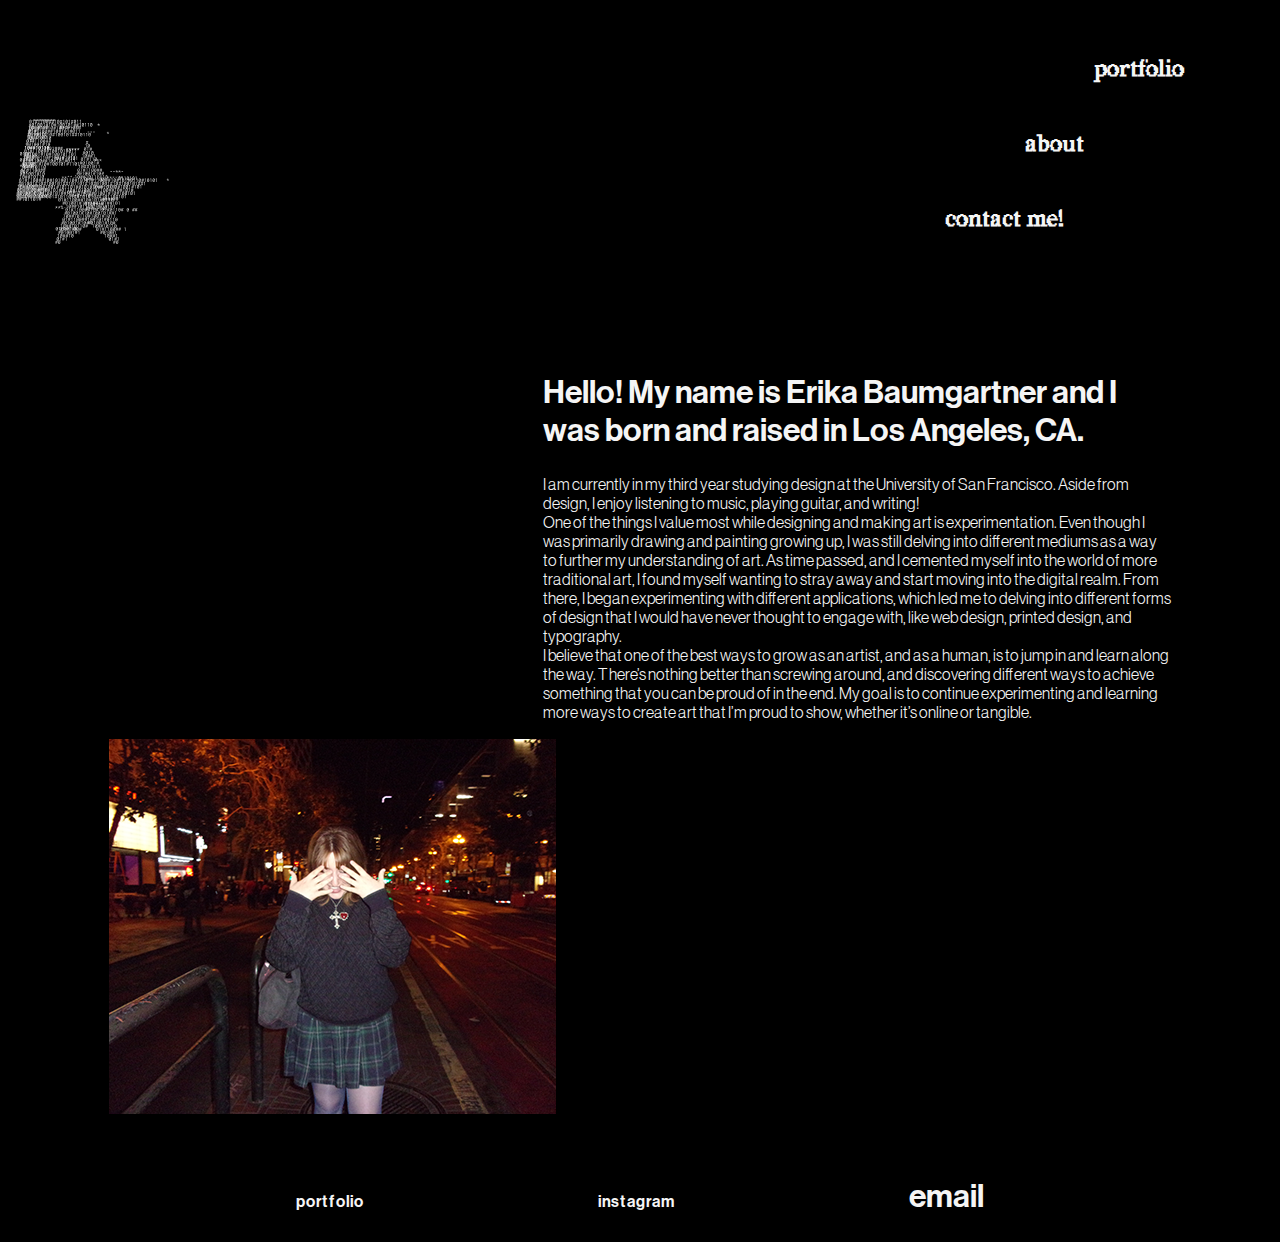
==== about.html @ 9a4421f1 "added code" ====
<!DOCTYPE html>
<!--[if lt IE 7]>      <html class="no-js lt-ie9 lt-ie8 lt-ie7"> <![endif]-->
<!--[if IE 7]>         <html class="no-js lt-ie9 lt-ie8"> <![endif]-->
<!--[if IE 8]>         <html class="no-js lt-ie9"> <![endif]-->
<!--[if gt IE 8]>      <html class="no-js"> <!--<![endif]-->
<html>
    <head>
        <meta charset="utf-8">
        <meta http-equiv="X-UA-Compatible" content="IE=edge">
        <title>Erika B bio</title>
        <meta name="description" content="">
        <meta name="viewport" content="width=device-width, initial-scale=1">
        <link rel="stylesheet" href="css/style.css">
    </head>
    <body>
        <!--[if lt IE 7]>
            <p class="browsehappy">You are using an <strong>outdated</strong> browser. Please <a href="#">upgrade your browser</a> to improve your experience.</p>
        <![endif]-->
        <header>
            <!-- <img src="link to logo" alt = "erika b logo">-->
            <nav>
                <!-- a href="link" <h1> portfolio </h1> index.html
                <a href ="link" <h2> about </h2>
                <a href = "link" <h3> contact <h3> -->

            </nav>
        </header>
        <main>
            <!DOCTYPE html>
            <!--[if lt IE 7]>      <html class="no-js lt-ie9 lt-ie8 lt-ie7"> <![endif]-->
            <!--[if IE 7]>         <html class="no-js lt-ie9 lt-ie8"> <![endif]-->
            <!--[if IE 8]>         <html class="no-js lt-ie9"> <![endif]-->
            <!--[if gt IE 8]>      <html class="no-js"> <!--<![endif]-->
            <html>
                <head>
                    <meta charset="utf-8">
                    <meta http-equiv="X-UA-Compatible" content="IE=edge">
                    <title>Erika B bio</title>
                    <meta name="description" content="">
                    <meta name="viewport" content="width=device-width, initial-scale=1">
                    <link rel="stylesheet" href="css/style.css">
                </head>
                <body>
                    <!--[if lt IE 7]>
                        <p class="browsehappy">You are using an <strong>outdated</strong> browser. Please <a href="#">upgrade your browser</a> to improve your experience.</p>
                    <![endif]-->
                    <header>
                        <img src="img/logotest__ copy 1.svg" alt = "erika b logo">
                        <nav>
                            <a href="index.html" id="portfolio"> 
                                <h3 > portfolio </h3> 
                            </a>
                            <a href ="about.html" id="about"> 
                                <h3 > about </h3> 
                            </a>
                            <a href = "contact.html" id="contact"> 
                                <h3> contact me! <h3> 
                            </a>
                        </nav>
                    </header>
                    <main>
                    <section>
                    <div id="aboutdescription">
                        <h2>
                            Hello! My name is Erika Baumgartner and I was born and raised in Los Angeles, CA. 
                        </h2>
                        <p> 
                            I am currently in my third year studying design at the University of San Francisco. Aside from design, I enjoy listening to music, playing guitar, and writing!
                            <br>
                            One of the things I value most while designing and making art is experimentation. Even though I was primarily drawing and painting growing up, I was still delving into different mediums as a way to further my understanding of art. As time passed, and I cemented myself into the world of more traditional art, I found myself wanting to stray away and start moving into the digital realm. From there, I began experimenting with different applications, which led me to delving into different forms of design that I would have never thought to engage with, like web design, printed design, and typography.
                            <br>
                            I believe that one of the best ways to grow as an artist, and as a human, is to jump in and learn along the way. There’s nothing better than screwing around, and discovering different ways to achieve something that you can be proud of in the end. My goal is to continue experimenting and learning more ways to create art that I’m proud to show, whether it’s online or tangible.   
                        </p>
                        </div>
                        <div id="aboutmeimg">
                        <img src="img/croppedmoi.png">
                        </div>
                        </section>
                    </main>
                    <footer>
                        <!-- <a href= "instagram.com"> target ="_blank"-->
                          <h2>
                               <a href= "index.html"> portfolio </a>
                          </h2>
                          <h2>
                               <a href= "https://www.instagram.com/elemayyoh_/" target= "_blank"> instagram </a>
                         </h2>
                          <h2>
                               email
                         </h2>
                    </footer> 
     </body>
</html>
---- css/style.css ----
/*  rem mode in figma!!!!
relative measurement -- 1REM is 16 px
so if a font is 16px here, and i wanted a font to be 2rem, itll be 32pt font */
@font-face {
    font-family: 'Neue Haas Light';
    src: url('font/NeueHaasDisplayLight.ttf');
}
@font-face {
    font-family: 'Neue Haas Medium';
    src: url('font/NeueHaasDisplayMediu.ttf');
}
@font-face {
    font-family: 'Redaction50';
    src: url('font/Redaction50-8Mg4n.otf');
}

html {
    font-size: 16px; 
}

body {
    max-width: 93.3125rem; 
    margin: auto; 
    background-color: black;
    color: whitesmoke;
    font-family: 'Neue Haas Light';
    /* max-width: whatever the REM is on dev mode in figma;
    background-color: use hex code from figma;
    font-family: idk figure out link;
    color: hex code for paragraph text;
    line-height: 1.5;
    margin: 5rem auto (auto is for center); */
}

header {
     color: whitesmoke;
     font-size: 15pt; 
    font-family: 'Redaction50';  
    display: flex; 
    justify-content: space-between;
    align-items: center;
    
    margin: 1rem;
   
}

h1 {
    color: whitesmoke;
    font-family: 'Redaction50';
    font-size: 3.5rem;
    font-weight: 400;
}

h2 {
    color: whitesmoke;
    font-family: 'Neue Haas Medium';
    font-size: 2rem;
    font-weight: 600;
}

/*
a{
   
    color: ;
    text-decoration: none;
    margin: 0 0 0 2rem; 
}

/* -----------------
a h1:hover {
     change color: ;
    or do whatever you want 
} 


a h1:visited {
    
}
----------------------
*/

nav {
     color: whitesmoke;
     font-style: 'Redaction50';
    display: flex;
    flex-direction: column;
    justify-content: space-between;

}

nav a {
    color: whitesmoke;
    margin: 0 0 0 2rem; 
}

nav a:hover {
    color: hotpink;
}

a {
  text-decoration: none;  
  color: whitesmoke;
}

section {
    display: grid; 
    grid-template-columns: repeat(12, 1fr);
    grid-column-gap: 1.5rem;
    grid-auto-flow: dense;
    margin-bottom: 2em;
}

main {

}

footer {
    width: 43rem;
    font-size: 1rem;
    margin: auto;
    display: flex;
    align-items: center;
    justify-content: space-between;
    
}

footer a {
    font-size: 1rem;
    font-style: 'Redaction50';
}

/* --------------index.html---------------- */


#grid2 {
    display: grid; 
    grid-column: repeat (12, 1fr); 
    grid-row: 50% 50%; 
    grid-auto-flow: dense;
    margin-bottom: 2em;
}

#portfolio {
    text-align: right;
    padding-right: 4em;
}

#about {
    text-align: center;
    padding-right: 5em;
}

#contact {
    text-align: left;
    padding-right: 10em;
}


#byline {
    max-width: 54rem;
    margin: 2em;
    text-align: center;
    margin-bottom: 4em;
    font-size: 2rem;
    display: grid; 
    grid-column: 3/11;
}

#MOLdescription {
    grid-column: 2/7;
}

#MOLimg {
    grid-column: 8/12; 
}

#typdescription {
    grid-column: 7/12;
    margin-bottom: 3em;
}

#typimgline {
    grid-column: 3/5;
}

#typimgdiagonal {
    
}

#logoprojectdescription {
    grid-column: 2/7;
    margin-bottom: 6em;
}

#logoprojectimg {
    grid-column: 8/12;
    margin-bottom: 6em;
}

#contrastdescription {
    grid-area: 1/7/3/12;
    margin-bottom: 10em;
}

#contrastimg1 {
    grid-column: 2/4;
    margin-left: 1em;
    margin-bottom: 1em;
  /*  margin: 1 0 0 1; */
}
 #contrastimg2 {
    grid-column: 4/6;
    margin-left: 2em;
    margin-bottom: 1em;
   /*  margin: 1 0 0 0; */
 }

 #contrastimg3 {
    grid-column:1/3;
    margin-right: 2em;
    margin-left: 6em;
    margin-bottom: 8em;

 }

 #contrastimg4 {
    grid-column: 4/6;
    margin-left: 2em;
    margin-bottom: 8em;
 }

 #olivedescription {
    grid-column: 2/6;
    margin-bottom: 8em;
 }

 #oliveimg1 {
    grid-column: 6/9;
    margin-bottom: 8em;
 }

 #oliveimg2 {
    grid-column: 9/12;
    margin-bottom: 8em;
 }

 /* -------------about.html----------------- */
 /* ask about overlapping content in for the section */

 #aboutmeimg {
    grid-column: 2/8;
 }

 #aboutdescription {
    grid-column: 6/12;
 }

 /* ---------------contact.html---------------- */


 /* -------------zine.html----------------*/
 /* ask about order of images and why they're doing THAT */

 #MOLdescriptionmain {
    grid-column: 2/8;
 }

 #zinecoverpg {
    grid-column: 8/12;
 }

 #zinepg1 {
    grid-column: 2/8;
 }

 #zinepg3 {
    grid-column:6/12;
 }

 #zinepg5 {
    grid-column: 2/8;
 }

 #zinepg7 {
    grid-column: 6/12;
 }

 #zinepg9 {
    grid-column: 2/8;
 }

 #zinepg11 {
    grid-column: 6/12;
 }

 #zinepg13 {
    grid-column: 2/8;
 }

 #zinebackpg {
    grid-column: 8/12;
 }

 /* -------------typ.html-----------------*/
 /* ASK FOR HELP AGAIN ROFL */

 #typdescriptionmain {
    grid-column: 2/7;
    margin-bottom: -10em;
    margin-top: -4em;
 }

 #typimage01 {
    grid-column: 6/12;
    margin-left: 50em;
 }

 #typimage02 {
    grid-column: 6/12;
    margin-left: 10em;
    margin-top: -20em;
 }

 /*-------------mclogo.html--------------*/
/* ask again... */

 #logoprojectdescriptionmain {
    grid-column: 3/9;
 }

 #mclogoimg01 {
    grid-column: 4/10;
 }

/* -------------contrast.html-----------*/

#contrastdescriptionmain {
    grid-column: 2/8;
}

#contrastdrawing01 {
    grid-column: 7/13;
}

#contrastdrawing02 {
    grid-column: 2/7;
}

#contrastdrawing03 {
    grid-column: 7/13;
}

#contrastdrawing04 {
    grid-column: 2/7;
}

/*----------------olive.html----------------*/
#olivedescriptionmain {
    grid-column:2/7;
}

#oliveimg01 {
    grid-column:8/12;
}

#oliveimg02 {
    grid-column:2/7;
}

/*--------------------------------------------*/
/*
HELP FOR FONT
HELP FOR IMAGE PLACEMENT
HELP FOR FOOTER 

*/

/*.selected {
    /* color??
}
*/


/* if you want rules to apply for multiple
h1
nav
footer {
    .....
    */
---- css/style.css ----
/*  rem mode in figma!!!!
relative measurement -- 1REM is 16 px
so if a font is 16px here, and i wanted a font to be 2rem, itll be 32pt font */
@font-face {
    font-family: 'Neue Haas Light';
    src: url('font/NeueHaasDisplayLight.ttf');
}
@font-face {
    font-family: 'Neue Haas Medium';
    src: url('font/NeueHaasDisplayMediu.ttf');
}
@font-face {
    font-family: 'Redaction50';
    src: url('font/Redaction50-8Mg4n.otf');
}

html {
    font-size: 16px; 
}

body {
    max-width: 93.3125rem; 
    margin: auto; 
    background-color: black;
    color: whitesmoke;
    font-family: 'Neue Haas Light';
    /* max-width: whatever the REM is on dev mode in figma;
    background-color: use hex code from figma;
    font-family: idk figure out link;
    color: hex code for paragraph text;
    line-height: 1.5;
    margin: 5rem auto (auto is for center); */
}

header {
     color: whitesmoke;
     font-size: 15pt; 
    font-family: 'Redaction50';  
    display: flex; 
    justify-content: space-between;
    align-items: center;
    
    margin: 1rem;
   
}

h1 {
    color: whitesmoke;
    font-family: 'Redaction50';
    font-size: 3.5rem;
    font-weight: 400;
}

h2 {
    color: whitesmoke;
    font-family: 'Neue Haas Medium';
    font-size: 2rem;
    font-weight: 600;
}

/*
a{
   
    color: ;
    text-decoration: none;
    margin: 0 0 0 2rem; 
}

/* -----------------
a h1:hover {
     change color: ;
    or do whatever you want 
} 


a h1:visited {
    
}
----------------------
*/

nav {
     color: whitesmoke;
     font-style: 'Redaction50';
    display: flex;
    flex-direction: column;
    justify-content: space-between;

}

nav a {
    color: whitesmoke;
    margin: 0 0 0 2rem; 
}

nav a:hover {
    color: hotpink;
}

a {
  text-decoration: none;  
  color: whitesmoke;
}

section {
    display: grid; 
    grid-template-columns: repeat(12, 1fr);
    grid-column-gap: 1.5rem;
    grid-auto-flow: dense;
    margin-bottom: 2em;
}

main {

}

footer {
    width: 43rem;
    font-size: 1rem;
    margin: auto;
    display: flex;
    align-items: center;
    justify-content: space-between;
    
}

footer a {
    font-size: 1rem;
    font-style: 'Redaction50';
}

/* --------------index.html---------------- */


#grid2 {
    display: grid; 
    grid-column: repeat (12, 1fr); 
    grid-row: 50% 50%; 
    grid-auto-flow: dense;
    margin-bottom: 2em;
}

#portfolio {
    text-align: right;
    padding-right: 4em;
}

#about {
    text-align: center;
    padding-right: 5em;
}

#contact {
    text-align: left;
    padding-right: 10em;
}


#byline {
    max-width: 54rem;
    margin: 2em;
    text-align: center;
    margin-bottom: 4em;
    font-size: 2rem;
    display: grid; 
    grid-column: 3/11;
}

#MOLdescription {
    grid-column: 2/7;
}

#MOLimg {
    grid-column: 8/12; 
}

#typdescription {
    grid-column: 7/12;
    margin-bottom: 3em;
}

#typimgline {
    grid-column: 3/5;
}

#typimgdiagonal {
    
}

#logoprojectdescription {
    grid-column: 2/7;
    margin-bottom: 6em;
}

#logoprojectimg {
    grid-column: 8/12;
    margin-bottom: 6em;
}

#contrastdescription {
    grid-area: 1/7/3/12;
    margin-bottom: 10em;
}

#contrastimg1 {
    grid-column: 2/4;
    margin-left: 1em;
    margin-bottom: 1em;
  /*  margin: 1 0 0 1; */
}
 #contrastimg2 {
    grid-column: 4/6;
    margin-left: 2em;
    margin-bottom: 1em;
   /*  margin: 1 0 0 0; */
 }

 #contrastimg3 {
    grid-column:1/3;
    margin-right: 2em;
    margin-left: 6em;
    margin-bottom: 8em;

 }

 #contrastimg4 {
    grid-column: 4/6;
    margin-left: 2em;
    margin-bottom: 8em;
 }

 #olivedescription {
    grid-column: 2/6;
    margin-bottom: 8em;
 }

 #oliveimg1 {
    grid-column: 6/9;
    margin-bottom: 8em;
 }

 #oliveimg2 {
    grid-column: 9/12;
    margin-bottom: 8em;
 }

 /* -------------about.html----------------- */
 /* ask about overlapping content in for the section */

 #aboutmeimg {
    grid-column: 2/8;
 }

 #aboutdescription {
    grid-column: 6/12;
 }

 /* ---------------contact.html---------------- */


 /* -------------zine.html----------------*/
 /* ask about order of images and why they're doing THAT */

 #MOLdescriptionmain {
    grid-column: 2/8;
 }

 #zinecoverpg {
    grid-column: 8/12;
 }

 #zinepg1 {
    grid-column: 2/8;
 }

 #zinepg3 {
    grid-column:6/12;
 }

 #zinepg5 {
    grid-column: 2/8;
 }

 #zinepg7 {
    grid-column: 6/12;
 }

 #zinepg9 {
    grid-column: 2/8;
 }

 #zinepg11 {
    grid-column: 6/12;
 }

 #zinepg13 {
    grid-column: 2/8;
 }

 #zinebackpg {
    grid-column: 8/12;
 }

 /* -------------typ.html-----------------*/
 /* ASK FOR HELP AGAIN ROFL */

 #typdescriptionmain {
    grid-column: 2/7;
    margin-bottom: -10em;
    margin-top: -4em;
 }

 #typimage01 {
    grid-column: 6/12;
    margin-left: 50em;
 }

 #typimage02 {
    grid-column: 6/12;
    margin-left: 10em;
    margin-top: -20em;
 }

 /*-------------mclogo.html--------------*/
/* ask again... */

 #logoprojectdescriptionmain {
    grid-column: 3/9;
 }

 #mclogoimg01 {
    grid-column: 4/10;
 }

/* -------------contrast.html-----------*/

#contrastdescriptionmain {
    grid-column: 2/8;
}

#contrastdrawing01 {
    grid-column: 7/13;
}

#contrastdrawing02 {
    grid-column: 2/7;
}

#contrastdrawing03 {
    grid-column: 7/13;
}

#contrastdrawing04 {
    grid-column: 2/7;
}

/*----------------olive.html----------------*/
#olivedescriptionmain {
    grid-column:2/7;
}

#oliveimg01 {
    grid-column:8/12;
}

#oliveimg02 {
    grid-column:2/7;
}

/*--------------------------------------------*/
/*
HELP FOR FONT
HELP FOR IMAGE PLACEMENT
HELP FOR FOOTER 

*/

/*.selected {
    /* color??
}
*/


/* if you want rules to apply for multiple
h1
nav
footer {
    .....
    */
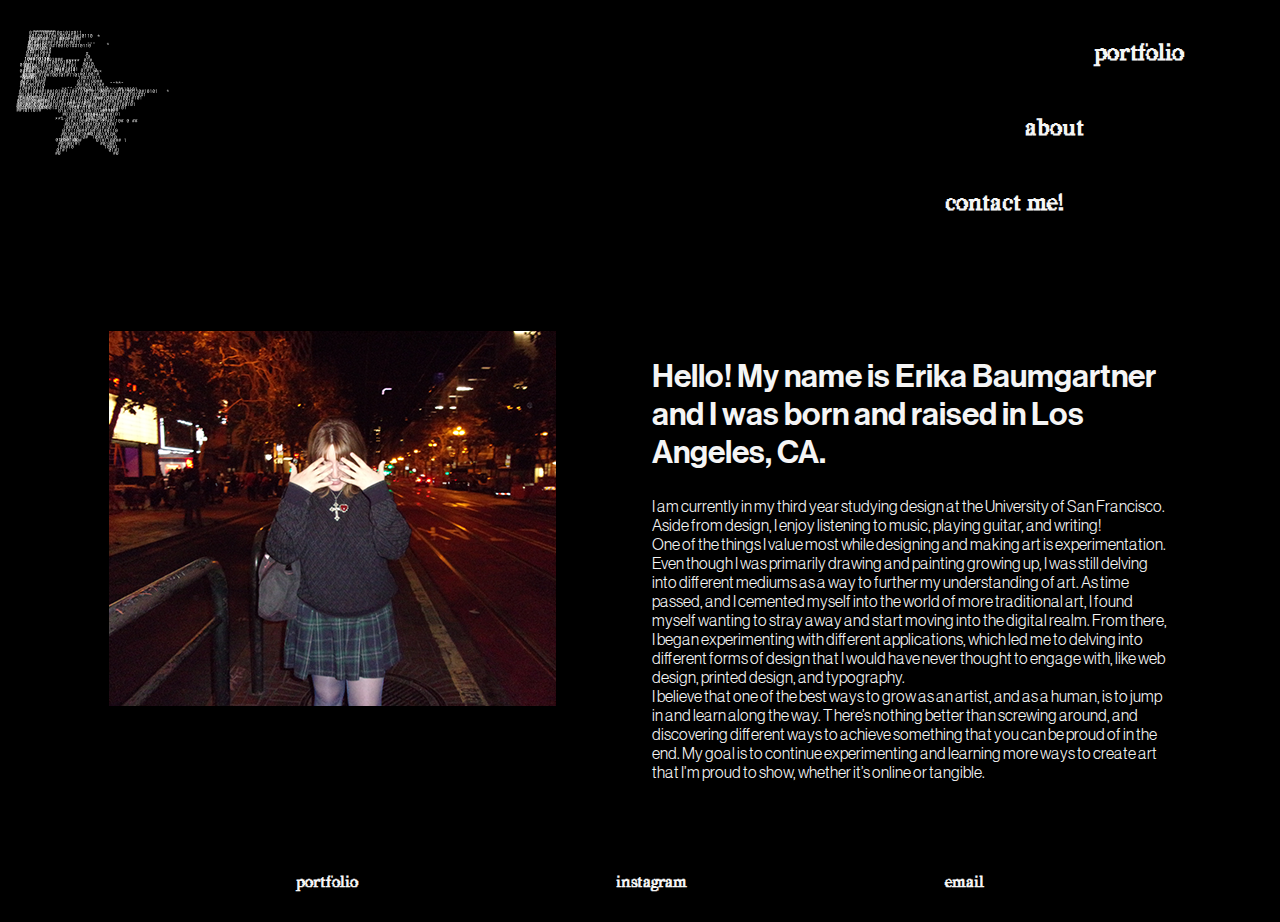
==== commit cf4dce44: "new things" ====
--- a/about.html
+++ b/about.html
@@ -16,15 +16,7 @@
         <!--[if lt IE 7]>
             <p class="browsehappy">You are using an <strong>outdated</strong> browser. Please <a href="#">upgrade your browser</a> to improve your experience.</p>
         <![endif]-->
-        <header>
-            <!-- <img src="link to logo" alt = "erika b logo">-->
-            <nav>
-                <!-- a href="link" <h1> portfolio </h1> index.html
-                <a href ="link" <h2> about </h2>
-                <a href = "link" <h3> contact <h3> -->
-
-            </nav>
-        </header>
+        
         <main>
             <!DOCTYPE html>
             <!--[if lt IE 7]>      <html class="no-js lt-ie9 lt-ie8 lt-ie7"> <![endif]-->
@@ -45,7 +37,10 @@
                         <p class="browsehappy">You are using an <strong>outdated</strong> browser. Please <a href="#">upgrade your browser</a> to improve your experience.</p>
                     <![endif]-->
                     <header>
-                        <img src="img/logotest__ copy 1.svg" alt = "erika b logo">
+                        <div id="logoimage">
+                         <a href="index.html">
+                         <img src="img/logotest__ copy 1.svg" alt = "erika b logo"> </a>
+                         </div>
                         <nav>
                             <a href="index.html" id="portfolio"> 
                                 <h3 > portfolio </h3> 
@@ -86,7 +81,7 @@
                                <a href= "https://www.instagram.com/elemayyoh_/" target= "_blank"> instagram </a>
                          </h2>
                           <h2>
-                               email
+                               <a href="contact.html"> email </a>
                          </h2>
                     </footer> 
      </body>
--- a/css/style.css
+++ b/css/style.css
@@ -94,7 +94,7 @@
 }
 
 nav a:hover {
-    color: hotpink;
+    color: #6f2da8;
 }
 
 a {
@@ -117,6 +117,7 @@
 footer {
     width: 43rem;
     font-size: 1rem;
+    font-style:'Redaction50';
     margin: auto;
     display: flex;
     align-items: center;
@@ -126,7 +127,22 @@
 
 footer a {
     font-size: 1rem;
-    font-style: 'Redaction50';
+    font-family:'Redaction50';
+}
+
+footer a:hover {
+    color:#6f2da8;
+}
+
+h1:hover {
+    color: #6f2da8;
+
+}
+
+/*-------------logo.html------------*/
+
+#logohtmllink a:hover {
+    color:#6f2da8;
 }
 
 /* --------------index.html---------------- */
@@ -140,6 +156,10 @@
     margin-bottom: 2em;
 }
 
+#logoimage {
+    margin-top: -7em;
+}
+
 #portfolio {
     text-align: right;
     padding-right: 4em;
@@ -160,7 +180,8 @@
     max-width: 54rem;
     margin: 2em;
     text-align: center;
-    margin-bottom: 4em;
+    margin-top: -1em;
+    margin-bottom: 2.5em;
     font-size: 2rem;
     display: grid; 
     grid-column: 3/11;
@@ -172,19 +193,32 @@
 
 #MOLimg {
     grid-column: 8/12; 
+    -webkit-filter:grayscale(100%);
+    filter:grayscale(100%);
+    -webkit-transition: .3s ease-in-out;
+	transition: .3s ease-in-out;
+}
+
+#MOLimg:hover {
+    -webkit-filter: grayscale(0);
+	filter: grayscale(0);
 }
 
 #typdescription {
     grid-column: 7/12;
     margin-bottom: 3em;
+    margin-left: -5em;
 }
 
 #typimgline {
     grid-column: 3/5;
+    margin-right: 7em;
+    margin-left: -3em;
 }
 
 #typimgdiagonal {
-    
+    margin-left: 4em;
+
 }
 
 #logoprojectdescription {
@@ -195,6 +229,7 @@
 #logoprojectimg {
     grid-column: 8/12;
     margin-bottom: 6em;
+    margin-top: 3em;
 }
 
 #contrastdescription {
@@ -206,13 +241,31 @@
     grid-column: 2/4;
     margin-left: 1em;
     margin-bottom: 1em;
+    -webkit-filter:grayscale(100%);
+    filter:grayscale(100%);
+    -webkit-transition: .3s ease-in-out;
+	transition: .3s ease-in-out;
   /*  margin: 1 0 0 1; */
 }
+#contrastimg1:hover {
+    -webkit-filter: grayscale(0);
+	filter: grayscale(0);
+}
+
  #contrastimg2 {
     grid-column: 4/6;
     margin-left: 2em;
     margin-bottom: 1em;
+    -webkit-filter:grayscale(100%);
+    filter:grayscale(100%);
+    -webkit-transition: .3s ease-in-out;
+	transition: .3s ease-in-out;
    /*  margin: 1 0 0 0; */
+ }
+
+ #contrastimg2:hover {
+    -webkit-filter: grayscale(0);
+	filter: grayscale(0);
  }
 
  #contrastimg3 {
@@ -220,13 +273,30 @@
     margin-right: 2em;
     margin-left: 6em;
     margin-bottom: 8em;
-
+    -webkit-filter:grayscale(100%);
+    filter:grayscale(100%);
+    -webkit-transition: .3s ease-in-out;
+	transition: .3s ease-in-out;
+ }
+
+ #contrastimg3:hover {
+    -webkit-filter: grayscale(0);
+	filter: grayscale(0);
  }
 
  #contrastimg4 {
     grid-column: 4/6;
     margin-left: 2em;
     margin-bottom: 8em;
+    -webkit-filter:grayscale(100%);
+    filter:grayscale(100%);
+    -webkit-transition: .3s ease-in-out;
+	transition: .3s ease-in-out;
+ }
+
+ #contrastimg4:hover {
+    -webkit-filter: grayscale(0);
+	filter: grayscale(0);
  }
 
  #olivedescription {
@@ -237,26 +307,48 @@
  #oliveimg1 {
     grid-column: 6/9;
     margin-bottom: 8em;
+    -webkit-filter:grayscale(100%);
+    filter:grayscale(100%);
+    -webkit-transition: .3s ease-in-out;
+	transition: .3s ease-in-out;
+ }
+
+ #oliveimg1:hover {
+    -webkit-filter: grayscale(0);
+	filter: grayscale(0);
  }
 
  #oliveimg2 {
     grid-column: 9/12;
     margin-bottom: 8em;
+    -webkit-filter:grayscale(100%);
+    filter:grayscale(100%);
+    -webkit-transition: .3s ease-in-out;
+	transition: .3s ease-in-out;
+ }
+
+ #oliveimg2:hover {
+    -webkit-filter: grayscale(0);
+	filter: grayscale(0);
  }
 
  /* -------------about.html----------------- */
  /* ask about overlapping content in for the section */
 
  #aboutmeimg {
-    grid-column: 2/8;
+    grid-column: 2/6;
  }
 
  #aboutdescription {
-    grid-column: 6/12;
- }
-
- /* ---------------contact.html---------------- */
-
+    grid-column: 7/12;
+ }
+
+
+ /* ---------------logo.html---------------- */
+
+#biglogoimage {
+    align-items: center;
+}
 
  /* -------------zine.html----------------*/
  /* ask about order of images and why they're doing THAT */
@@ -367,7 +459,34 @@
     grid-column:2/7;
 }
 
-/*--------------------------------------------*/
+/*-------------contact--------------*/
+#email {
+    align-items: center;
+    margin-bottom: 3em;
+}
+
+input, textarea {
+    width: 85%;
+    background-color: black;
+    border: 2px dotted whitesmoke;
+    color: whitesmoke;
+    font-size: 20px;
+    padding: 8px 16px 8px 16px;
+}
+
+label {
+    display: block;
+    margin: 16px 0px 16px 20px;
+}
+
+#emillabel {
+    margin-left: 45px;
+    width: 98.5%;
+}
+
+textarea {
+    height: 200px;
+}
 /*
 HELP FOR FONT
 HELP FOR IMAGE PLACEMENT
--- a/css/style.css
+++ b/css/style.css
@@ -94,7 +94,7 @@
 }
 
 nav a:hover {
-    color: hotpink;
+    color: #6f2da8;
 }
 
 a {
@@ -117,6 +117,7 @@
 footer {
     width: 43rem;
     font-size: 1rem;
+    font-style:'Redaction50';
     margin: auto;
     display: flex;
     align-items: center;
@@ -126,7 +127,22 @@
 
 footer a {
     font-size: 1rem;
-    font-style: 'Redaction50';
+    font-family:'Redaction50';
+}
+
+footer a:hover {
+    color:#6f2da8;
+}
+
+h1:hover {
+    color: #6f2da8;
+
+}
+
+/*-------------logo.html------------*/
+
+#logohtmllink a:hover {
+    color:#6f2da8;
 }
 
 /* --------------index.html---------------- */
@@ -140,6 +156,10 @@
     margin-bottom: 2em;
 }
 
+#logoimage {
+    margin-top: -7em;
+}
+
 #portfolio {
     text-align: right;
     padding-right: 4em;
@@ -160,7 +180,8 @@
     max-width: 54rem;
     margin: 2em;
     text-align: center;
-    margin-bottom: 4em;
+    margin-top: -1em;
+    margin-bottom: 2.5em;
     font-size: 2rem;
     display: grid; 
     grid-column: 3/11;
@@ -172,19 +193,32 @@
 
 #MOLimg {
     grid-column: 8/12; 
+    -webkit-filter:grayscale(100%);
+    filter:grayscale(100%);
+    -webkit-transition: .3s ease-in-out;
+	transition: .3s ease-in-out;
+}
+
+#MOLimg:hover {
+    -webkit-filter: grayscale(0);
+	filter: grayscale(0);
 }
 
 #typdescription {
     grid-column: 7/12;
     margin-bottom: 3em;
+    margin-left: -5em;
 }
 
 #typimgline {
     grid-column: 3/5;
+    margin-right: 7em;
+    margin-left: -3em;
 }
 
 #typimgdiagonal {
-    
+    margin-left: 4em;
+
 }
 
 #logoprojectdescription {
@@ -195,6 +229,7 @@
 #logoprojectimg {
     grid-column: 8/12;
     margin-bottom: 6em;
+    margin-top: 3em;
 }
 
 #contrastdescription {
@@ -206,13 +241,31 @@
     grid-column: 2/4;
     margin-left: 1em;
     margin-bottom: 1em;
+    -webkit-filter:grayscale(100%);
+    filter:grayscale(100%);
+    -webkit-transition: .3s ease-in-out;
+	transition: .3s ease-in-out;
   /*  margin: 1 0 0 1; */
 }
+#contrastimg1:hover {
+    -webkit-filter: grayscale(0);
+	filter: grayscale(0);
+}
+
  #contrastimg2 {
     grid-column: 4/6;
     margin-left: 2em;
     margin-bottom: 1em;
+    -webkit-filter:grayscale(100%);
+    filter:grayscale(100%);
+    -webkit-transition: .3s ease-in-out;
+	transition: .3s ease-in-out;
    /*  margin: 1 0 0 0; */
+ }
+
+ #contrastimg2:hover {
+    -webkit-filter: grayscale(0);
+	filter: grayscale(0);
  }
 
  #contrastimg3 {
@@ -220,13 +273,30 @@
     margin-right: 2em;
     margin-left: 6em;
     margin-bottom: 8em;
-
+    -webkit-filter:grayscale(100%);
+    filter:grayscale(100%);
+    -webkit-transition: .3s ease-in-out;
+	transition: .3s ease-in-out;
+ }
+
+ #contrastimg3:hover {
+    -webkit-filter: grayscale(0);
+	filter: grayscale(0);
  }
 
  #contrastimg4 {
     grid-column: 4/6;
     margin-left: 2em;
     margin-bottom: 8em;
+    -webkit-filter:grayscale(100%);
+    filter:grayscale(100%);
+    -webkit-transition: .3s ease-in-out;
+	transition: .3s ease-in-out;
+ }
+
+ #contrastimg4:hover {
+    -webkit-filter: grayscale(0);
+	filter: grayscale(0);
  }
 
  #olivedescription {
@@ -237,26 +307,48 @@
  #oliveimg1 {
     grid-column: 6/9;
     margin-bottom: 8em;
+    -webkit-filter:grayscale(100%);
+    filter:grayscale(100%);
+    -webkit-transition: .3s ease-in-out;
+	transition: .3s ease-in-out;
+ }
+
+ #oliveimg1:hover {
+    -webkit-filter: grayscale(0);
+	filter: grayscale(0);
  }
 
  #oliveimg2 {
     grid-column: 9/12;
     margin-bottom: 8em;
+    -webkit-filter:grayscale(100%);
+    filter:grayscale(100%);
+    -webkit-transition: .3s ease-in-out;
+	transition: .3s ease-in-out;
+ }
+
+ #oliveimg2:hover {
+    -webkit-filter: grayscale(0);
+	filter: grayscale(0);
  }
 
  /* -------------about.html----------------- */
  /* ask about overlapping content in for the section */
 
  #aboutmeimg {
-    grid-column: 2/8;
+    grid-column: 2/6;
  }
 
  #aboutdescription {
-    grid-column: 6/12;
- }
-
- /* ---------------contact.html---------------- */
-
+    grid-column: 7/12;
+ }
+
+
+ /* ---------------logo.html---------------- */
+
+#biglogoimage {
+    align-items: center;
+}
 
  /* -------------zine.html----------------*/
  /* ask about order of images and why they're doing THAT */
@@ -367,7 +459,34 @@
     grid-column:2/7;
 }
 
-/*--------------------------------------------*/
+/*-------------contact--------------*/
+#email {
+    align-items: center;
+    margin-bottom: 3em;
+}
+
+input, textarea {
+    width: 85%;
+    background-color: black;
+    border: 2px dotted whitesmoke;
+    color: whitesmoke;
+    font-size: 20px;
+    padding: 8px 16px 8px 16px;
+}
+
+label {
+    display: block;
+    margin: 16px 0px 16px 20px;
+}
+
+#emillabel {
+    margin-left: 45px;
+    width: 98.5%;
+}
+
+textarea {
+    height: 200px;
+}
 /*
 HELP FOR FONT
 HELP FOR IMAGE PLACEMENT
